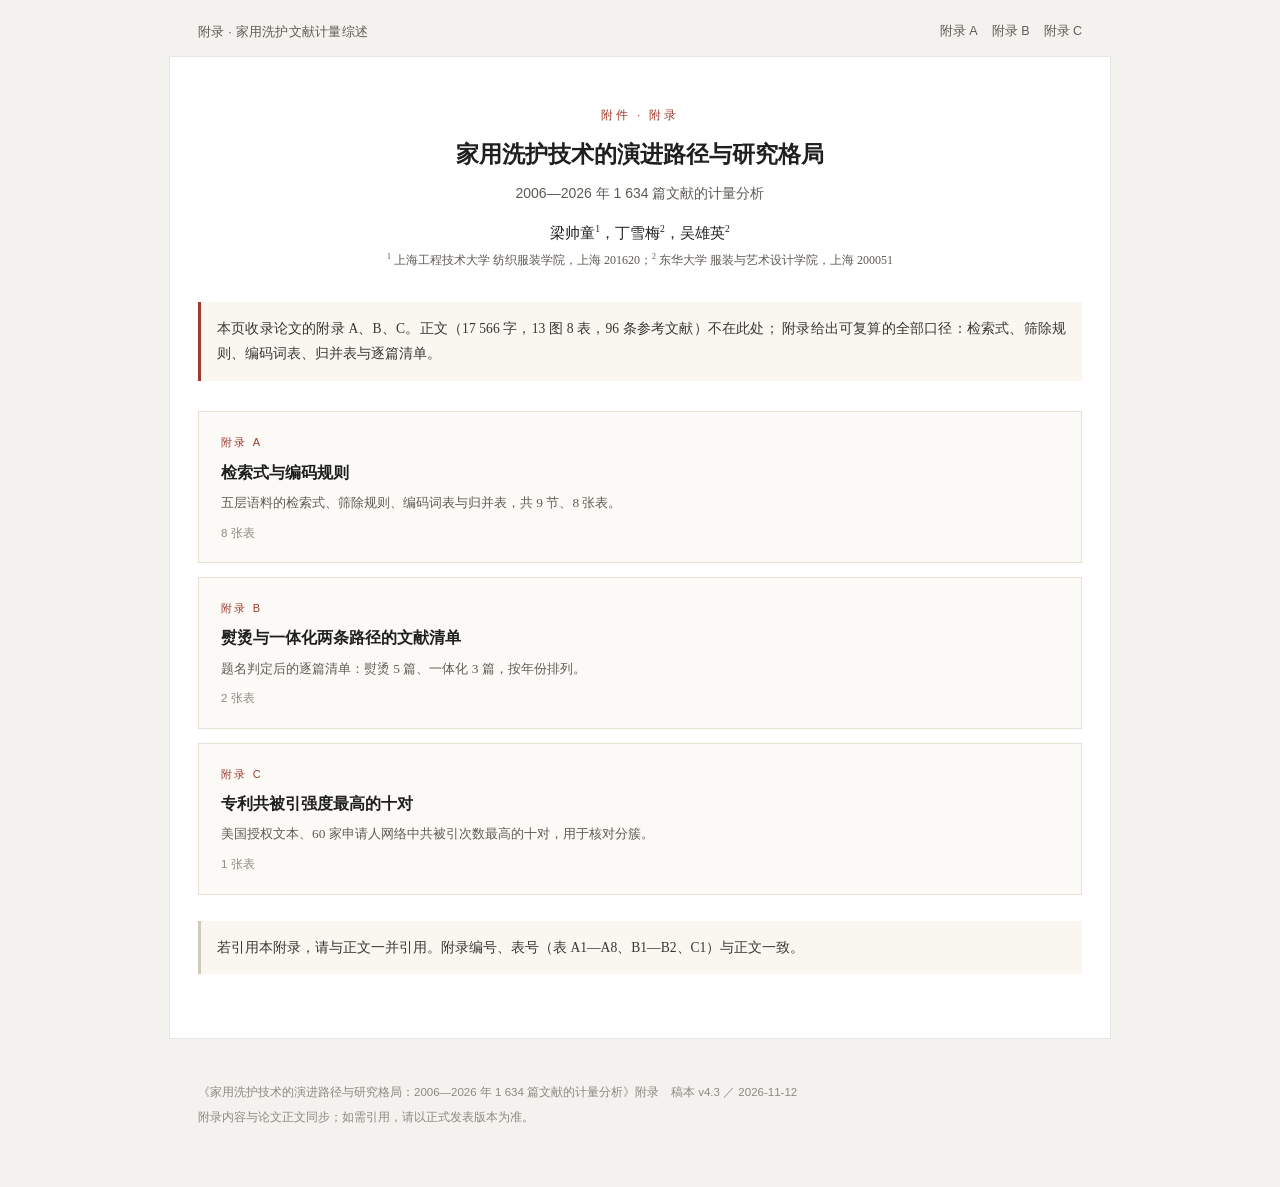
==== index.html @ b8ac2e01 "Add files via upload" ====
<!DOCTYPE html>
<html lang="zh-CN"><head><meta charset="utf-8">
<meta name="viewport" content="width=device-width, initial-scale=1">
<title>附录 · 家用洗护技术的演进路径与研究格局</title>
<meta name="description" content="论文附录：检索式与编码规则、逐篇清单、专利共被引前十对">
<link rel="stylesheet" href="appendix.css">
</head><body>
<header class="top">
  <a class="brand" href="index.html">附录 · 家用洗护文献计量综述</a>
  <nav class="pager"><a class="pg" href="appendix-a.html">附录 A</a><a class="pg" href="appendix-b.html">附录 B</a><a class="pg" href="appendix-c.html">附录 C</a></nav>
</header>
<main>
<p class="kicker">附件 · 附录</p>
<h1>家用洗护技术的演进路径与研究格局</h1>
<p class="sub">2006—2026 年 1 634 篇文献的计量分析</p>
<p class="authors">梁帅童<sup>1</sup>，丁雪梅<sup>2</sup>，吴雄英<sup>2</sup></p>
<p class="affil"><sup>1</sup> 上海工程技术大学 纺织服装学院，上海 201620；<sup>2</sup> 东华大学 服装与艺术设计学院，上海 200051</p>
<p class="lead">本页收录论文的附录 A、B、C。正文（17 566 字，13 图 8 表，96 条参考文献）不在此处；
附录给出可复算的全部口径：检索式、筛除规则、编码词表、归并表与逐篇清单。</p>
<div class="cards">
  <a class="card" href="appendix-a.html">
    <p class="card-tag">附录 A</p>
    <h2>检索式与编码规则</h2>
    <p class="card-d">五层语料的检索式、筛除规则、编码词表与归并表，共 9 节、8 张表。</p>
    <p class="card-m">8 张表</p>
  </a>
  <a class="card" href="appendix-b.html">
    <p class="card-tag">附录 B</p>
    <h2>熨烫与一体化两条路径的文献清单</h2>
    <p class="card-d">题名判定后的逐篇清单：熨烫 5 篇、一体化 3 篇，按年份排列。</p>
    <p class="card-m">2 张表</p>
  </a>
  <a class="card" href="appendix-c.html">
    <p class="card-tag">附录 C</p>
    <h2>专利共被引强度最高的十对</h2>
    <p class="card-d">美国授权文本、60 家申请人网络中共被引次数最高的十对，用于核对分簇。</p>
    <p class="card-m">1 张表</p>
  </a>
</div>
<p class="lead note-lead">若引用本附录，请与正文一并引用。附录编号、表号（表 A1—A8、B1—B2、C1）与正文一致。</p>
</main>
<footer>
  <p>《家用洗护技术的演进路径与研究格局：2006—2026 年 1 634 篇文献的计量分析》附录　稿本 v4.3 ／ 2026-11-12</p>
  <p>附录内容与论文正文同步；如需引用，请以正式发表版本为准。</p>
</footer>
</body></html>
---- appendix.css ----
/* 附录站点 · 与手稿同一套色与字体，去掉屏幕阅读器的浮动目录 */
:root{
  --ink:#1f1f1f; --muted:#5f5b54; --faint:#8d887f;
  --rule:#cfc9be; --red:#9e3b2e; --blue:#41637f; --tint:#faf7f1;
  --paper:#fff; --bg:#f4f2ee;
}
*{box-sizing:border-box}
html{-webkit-text-size-adjust:100%; scroll-behavior:smooth}
body{
  margin:0; background:var(--bg); color:var(--ink);
  font-family:"Songti SC","Source Han Serif SC","Noto Serif CJK SC","STSong",serif;
  font-size:16.5px; line-height:1.86;
}
a{color:var(--blue); text-decoration:none}
a:hover{text-decoration:underline; text-decoration-thickness:1px; text-underline-offset:2px}

.top{
  display:flex; align-items:center; gap:18px; justify-content:space-between;
  max-width:940px; margin:0 auto; padding:20px 28px 12px;
  font-family:"PingFang SC","Hiragino Sans GB",sans-serif; font-size:12.5px;
}
.brand{color:var(--muted); letter-spacing:.02em}
.pager{display:flex; gap:14px; flex-wrap:wrap}
.pg{color:var(--muted); border-bottom:1px solid transparent; padding-bottom:1px}
.pg:hover{color:var(--red); border-bottom-color:var(--red); text-decoration:none}

main{
  max-width:940px; margin:0 auto 44px; background:var(--paper);
  padding:48px 28px 64px; box-shadow:0 0 0 1px rgba(0,0,0,.05);
}

.kicker{
  font-family:"PingFang SC","Hiragino Sans GB",sans-serif;
  font-size:11.5px; letter-spacing:.26em; color:var(--red);
  text-align:center; margin:0 0 10px;
}
h1{
  font-family:"PingFang SC","Hiragino Sans GB","Microsoft YaHei",sans-serif;
  font-size:23px; line-height:1.55; font-weight:600; text-align:center; margin:0 0 8px;
}
.sub{
  text-align:center; font-size:14px; color:var(--muted); margin:0 0 14px;
  font-family:"PingFang SC","Hiragino Sans GB",sans-serif;
}
.authors{text-align:center; font-size:14.5px; margin:0 0 2px}
.authors sup,.affil sup{font-size:.66em; vertical-align:super}
.affil{text-align:center; font-size:12px; color:var(--muted); margin:0 0 30px}

.lead{
  font-size:13.6px; line-height:1.9; color:#3a3733; background:var(--tint);
  border-left:3px solid var(--red); padding:14px 16px; margin:0 0 30px; text-align:justify;
}
.note-lead{margin:26px 0 0; border-left-color:var(--rule)}

h2{
  font-family:"PingFang SC","Hiragino Sans GB","Microsoft YaHei",sans-serif;
  font-size:16.5px; font-weight:600; line-height:1.7;
  margin:2.4em 0 .8em; padding-top:.8em; border-top:1px solid #ece7de;
  scroll-margin-top:24px;
}
h2:first-of-type{border-top:none; padding-top:0; margin-top:1.2em}
p{margin:0 0 1.05em; text-align:justify; text-justify:inter-ideograph}
b,strong{font-weight:600}
code{
  font-family:"SF Mono","Menlo",monospace; font-size:.88em; color:#4a443c;
  overflow-wrap:anywhere;
  background:#f5f2ea; padding:1px 4px; border-radius:2px;
}

/* 表 */
.tbl{margin:1.8em 0 2em; break-inside:avoid}
.tbl .cap{
  font-family:"PingFang SC","Hiragino Sans GB",sans-serif;
  font-size:12.6px; font-weight:600; text-align:center; margin:0 0 9px; line-height:1.7;
}
table{
  width:100%; border-collapse:collapse; font-size:12.4px; line-height:1.62;
  font-family:"Times New Roman","Songti SC","Source Han Serif SC",serif;
  border-top:1.3px solid #3a3733; border-bottom:1.3px solid #3a3733;
}
thead th{
  font-family:"PingFang SC","Hiragino Sans GB",sans-serif; font-weight:600;
  text-align:left; padding:7px 8px; border-bottom:.9px solid #3a3733; vertical-align:bottom;
}
tbody td{padding:7px 8px; vertical-align:top; text-align:left}
tbody tr.sum td{border-top:.7px solid #b6afa3; font-weight:600}
table.fixed{table-layout:fixed}
table.small{font-size:11.8px}
table.small thead th,table.small tbody td{padding:6px 7px}
.tbl .note{font-size:11.2px; color:var(--faint); line-height:1.68; margin:8px 0 0; text-align:justify}

/* 首页卡片 */
.cards{display:grid; gap:14px; grid-template-columns:1fr; margin:30px 0 8px}
.card{
  display:block; border:1px solid #e6e0d5; background:#fcfaf6;
  padding:20px 22px 18px; color:inherit; transition:border-color .15s, background .15s;
}
.card:hover{border-color:var(--red); background:#fff; text-decoration:none}
.card-tag{
  font-family:"PingFang SC","Hiragino Sans GB",sans-serif;
  font-size:11px; letter-spacing:.2em; color:var(--red); margin:0 0 6px;
}
.card h2{
  font-size:16px; margin:0 0 6px; padding:0; border:none; font-weight:600;
}
.card-d{font-size:13.4px; color:var(--muted); margin:0 0 8px; line-height:1.7}
.card-m{
  font-family:"PingFang SC","Hiragino Sans GB",sans-serif;
  font-size:11.5px; color:var(--faint); margin:0;
}

footer{
  max-width:940px; margin:0 auto 60px; padding:0 28px;
  font-family:"PingFang SC","Hiragino Sans GB",sans-serif;
  font-size:11.5px; line-height:1.8; color:var(--faint);
}
footer p{margin:0 0 .3em; text-align:left}

/* 侧栏目录：宽屏才出现，窄屏靠 h2 直接读 */
.side{display:none}

@media (min-width:1400px){
  main{margin-left:calc(50% - 470px); margin-right:auto; width:940px}
  .top{max-width:940px; margin-left:calc(50% - 470px)}
  footer{max-width:940px; margin-left:calc(50% - 470px)}
  .side{
    display:block; position:fixed; top:78px; left:calc(50% + 484px); width:186px;
    max-height:calc(100vh - 140px); overflow-y:auto;
    font-family:"PingFang SC","Hiragino Sans GB",sans-serif;
    font-size:11.6px; line-height:1.55;
  }
  .side-t{
    margin:0 0 8px; padding-bottom:7px; border-bottom:1px solid #e3ddd2;
    font-size:10.5px; letter-spacing:.22em; color:var(--faint);
  }
  .side ol{list-style:none; margin:0; padding:0}
  .side li{margin:0 0 2px}
  .side a{display:block; padding:3px 2px 3px 9px; color:var(--muted); border-left:2px solid transparent}
  .side a:hover{color:var(--ink); background:var(--tint); text-decoration:none}
}

@media (max-width:700px){
  body{font-size:16px}
  /* 窄屏下两端对齐会把长串 code 拉成“字 段 取 题 名”式的空档，改左对齐 */
  p,.lead,figcaption{text-align:left}
  main{padding:30px 18px 44px}
  h1{font-size:20px}
  table{font-size:11px}
  .top{padding:16px 18px 8px}
}

@media print{
  body{background:#fff; font-size:10.8pt}
  .top{display:none}
  main{box-shadow:none; max-width:none; width:auto; margin:0; padding:0}
  .lead{border-left:none; background:none; padding:0; font-style:italic}
  thead{display:table-header-group}
  tr{break-inside:avoid}
  h2{break-after:avoid}
  .tbl,.card{break-inside:avoid}
  a{color:inherit}
}
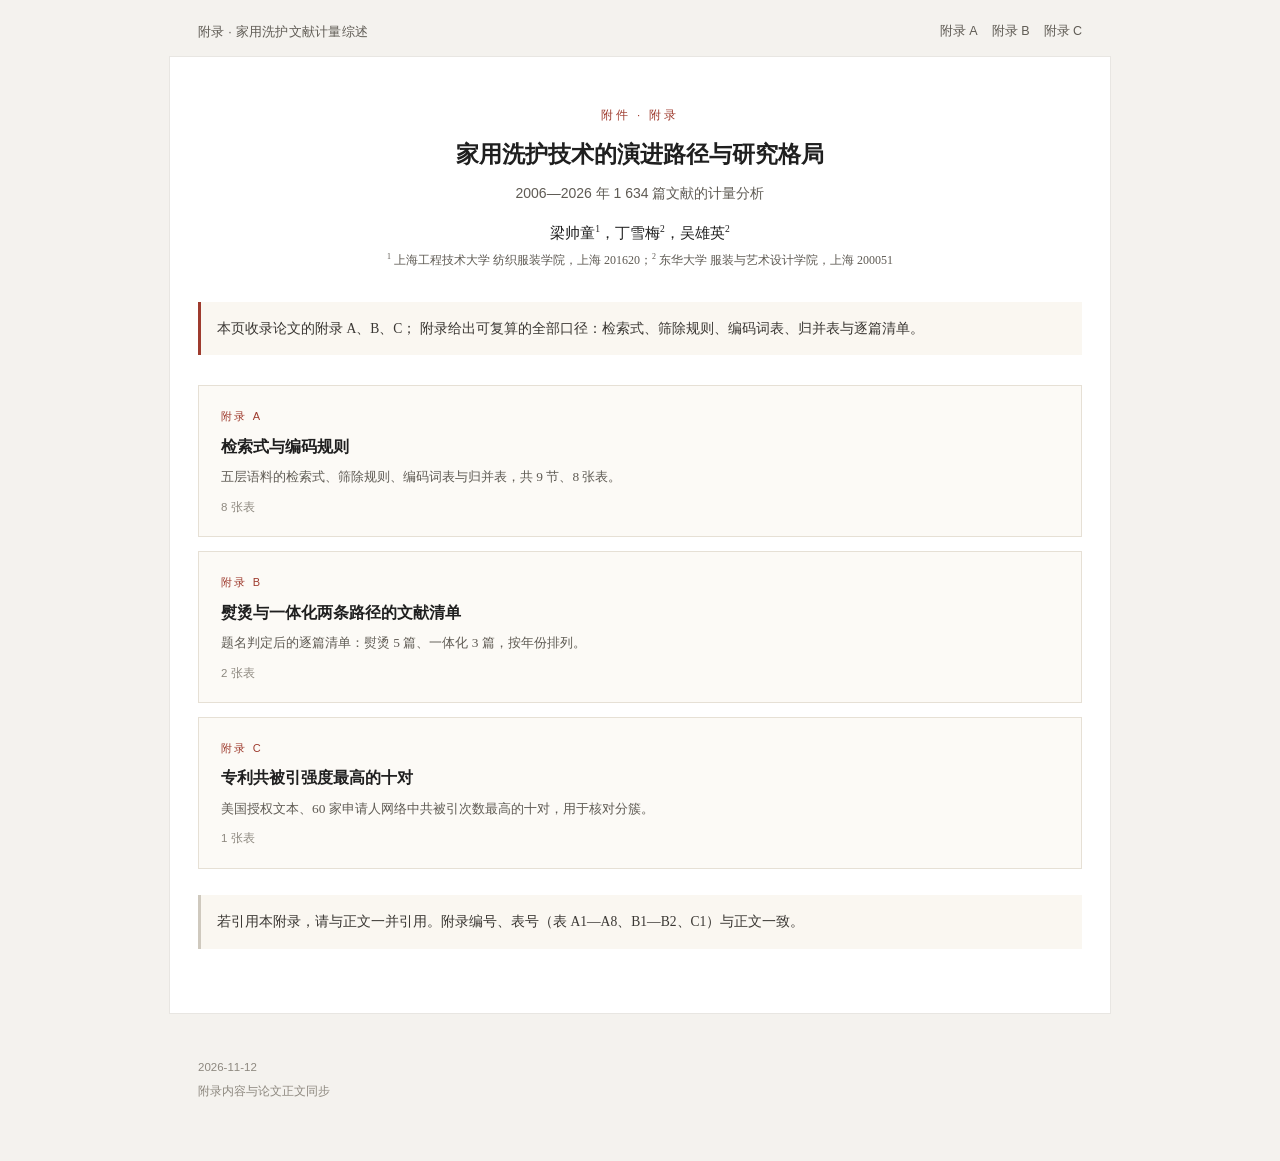
==== commit 8aa65de2: "Update index.html" ====
--- a/index.html
+++ b/index.html
@@ -15,7 +15,7 @@
 <p class="sub">2006—2026 年 1 634 篇文献的计量分析</p>
 <p class="authors">梁帅童<sup>1</sup>，丁雪梅<sup>2</sup>，吴雄英<sup>2</sup></p>
 <p class="affil"><sup>1</sup> 上海工程技术大学 纺织服装学院，上海 201620；<sup>2</sup> 东华大学 服装与艺术设计学院，上海 200051</p>
-<p class="lead">本页收录论文的附录 A、B、C。正文（17 566 字，13 图 8 表，96 条参考文献）不在此处；
+<p class="lead">本页收录论文的附录 A、B、C；
 附录给出可复算的全部口径：检索式、筛除规则、编码词表、归并表与逐篇清单。</p>
 <div class="cards">
   <a class="card" href="appendix-a.html">
@@ -40,7 +40,7 @@
 <p class="lead note-lead">若引用本附录，请与正文一并引用。附录编号、表号（表 A1—A8、B1—B2、C1）与正文一致。</p>
 </main>
 <footer>
-  <p>《家用洗护技术的演进路径与研究格局：2006—2026 年 1 634 篇文献的计量分析》附录　稿本 v4.3 ／ 2026-11-12</p>
-  <p>附录内容与论文正文同步；如需引用，请以正式发表版本为准。</p>
+  <p>2026-11-12</p>
+  <p>附录内容与论文正文同步</p>
 </footer>
 </body></html>
